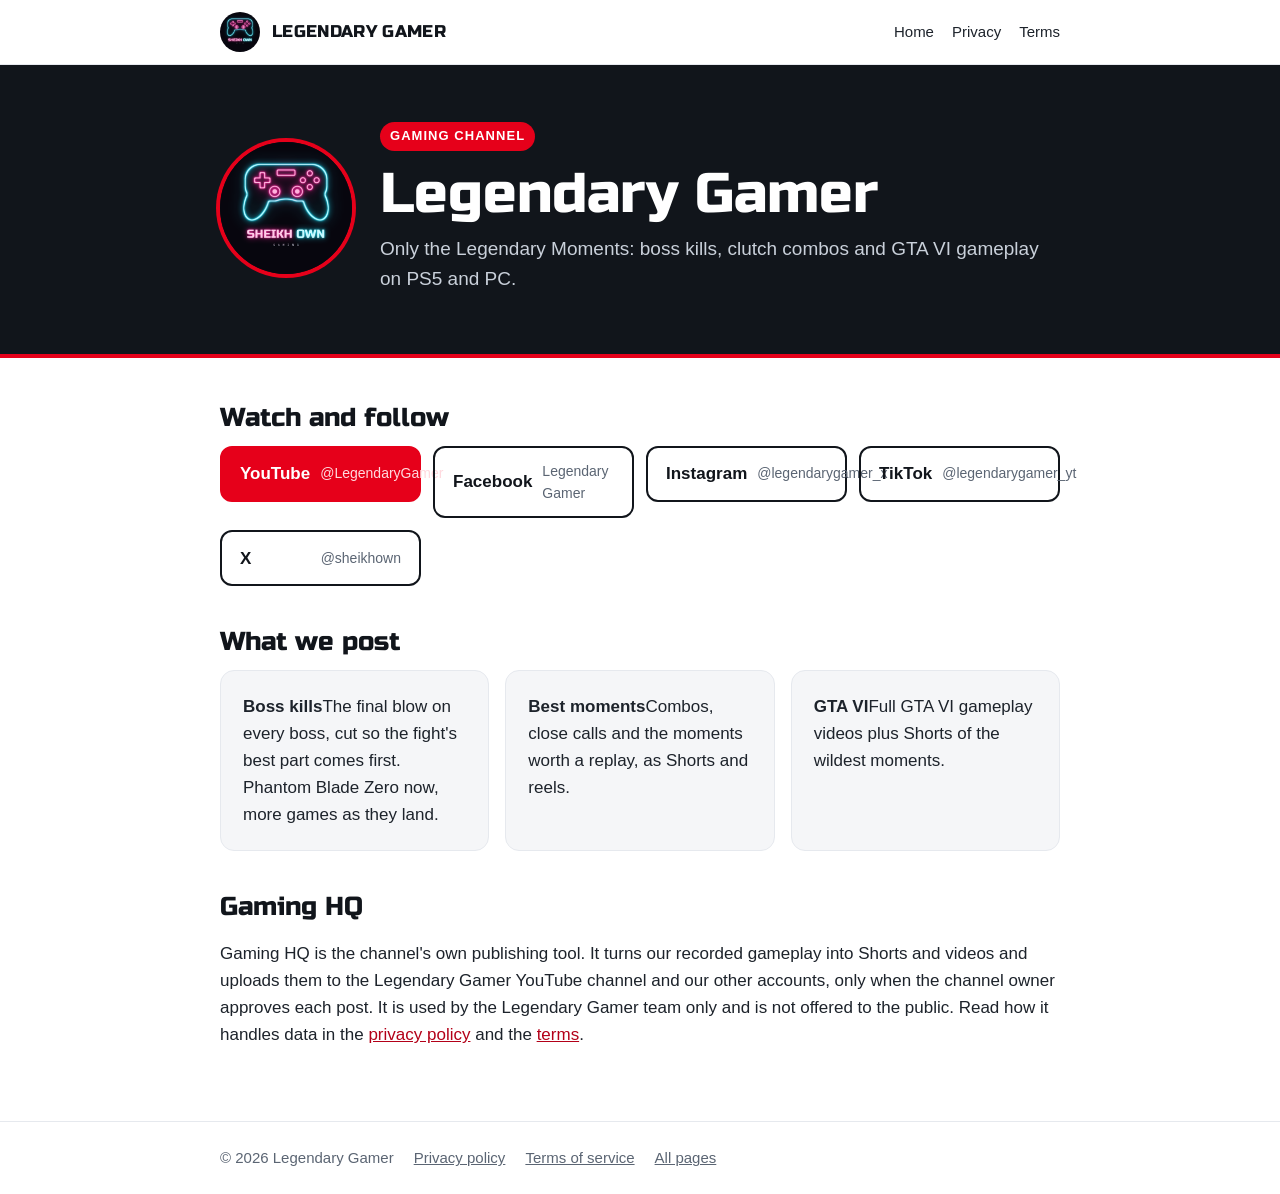
==== legendary-gamer/index.html @ 51c1d7d7 "[Mac] Agent: free pages area with Legendary Gamer home, privacy and terms" ====
<!doctype html>
<html lang="en">
<head>
<meta charset="utf-8">
<meta name="viewport" content="width=device-width,initial-scale=1">
<title>Legendary Gamer: Boss Kills, Combos and GTA VI Gameplay</title>
<meta name="description" content="Legendary Gamer posts boss kills, combos and the best gameplay moments from Phantom Blade Zero, GTA VI and more on YouTube, Facebook, Instagram, TikTok and X.">
<link rel="canonical" href="https://ownurrehman.github.io/legendary-gamer/">
<link rel="icon" href="../assets/legendary-gamer.png">
<link rel="stylesheet" href="../assets/site.css">
<meta property="og:title" content="Legendary Gamer">
<meta property="og:description" content="Only the Legendary Moments: boss kills, combos and GTA VI gameplay.">
<meta property="og:image" content="https://ownurrehman.github.io/assets/legendary-gamer.png">
<meta property="og:type" content="website">
<script type="application/ld+json">{"@context":"https://schema.org","@type":"Organization","name":"Legendary Gamer","url":"https://ownurrehman.github.io/legendary-gamer/","logo":"https://ownurrehman.github.io/assets/legendary-gamer.png","slogan":"Only the Legendary Moments","sameAs":["https://www.youtube.com/@LegendaryGamer","https://www.facebook.com/199383753410797","https://www.instagram.com/legendarygamer_x/","https://www.tiktok.com/@legendarygamer_yt","https://x.com/sheikhown"]}</script>
</head>
<body>
<header class="top"><div class="wrap"><img src="../assets/legendary-gamer.png" alt="" width="40" height="40"><b>LEGENDARY GAMER</b>
<nav aria-label="Main"><a href="./">Home</a><a href="privacy/">Privacy</a><a href="terms/">Terms</a></nav></div></header>

<section class="hero"><div class="wrap">
<img src="../assets/legendary-gamer.png" alt="Legendary Gamer logo" width="132" height="132">
<div><span class="tag">Gaming channel</span><h1>Legendary Gamer</h1><p>Only the Legendary Moments: boss kills, clutch combos and GTA VI gameplay on PS5 and PC.</p></div>
</div></section>

<main><div class="wrap">
<h2>Watch and follow</h2>
<ul class="links">
<li><a class="btn main" href="https://www.youtube.com/@LegendaryGamer" rel="me noopener">YouTube <span>@LegendaryGamer</span></a></li>
<li><a class="btn" href="https://www.facebook.com/199383753410797" rel="me noopener">Facebook <span>Legendary Gamer</span></a></li>
<li><a class="btn" href="https://www.instagram.com/legendarygamer_x/" rel="me noopener">Instagram <span>@legendarygamer_x</span></a></li>
<li><a class="btn" href="https://www.tiktok.com/@legendarygamer_yt" rel="me noopener">TikTok <span>@legendarygamer_yt</span></a></li>
<li><a class="btn" href="https://x.com/sheikhown" rel="me noopener">X <span>@sheikhown</span></a></li>
</ul>

<h2>What we post</h2>
<div class="cards">
<div class="card"><b>Boss kills</b>The final blow on every boss, cut so the fight's best part comes first. Phantom Blade Zero now, more games as they land.</div>
<div class="card"><b>Best moments</b>Combos, close calls and the moments worth a replay, as Shorts and reels.</div>
<div class="card"><b>GTA VI</b>Full GTA VI gameplay videos plus Shorts of the wildest moments.</div>
</div>

<h2>Gaming HQ</h2>
<p>Gaming HQ is the channel's own publishing tool. It turns our recorded gameplay into Shorts and videos and uploads them to the Legendary Gamer YouTube channel and our other accounts, only when the channel owner approves each post. It is used by the Legendary Gamer team only and is not offered to the public. Read how it handles data in the <a href="privacy/">privacy policy</a> and the <a href="terms/">terms</a>.</p>
</div></main>

<footer class="foot"><div class="wrap"><span>© 2026 Legendary Gamer</span><a href="privacy/">Privacy policy</a><a href="terms/">Terms of service</a><a href="../">All pages</a></div></footer>
</body>
</html>
---- assets/site.css ----
@font-face{font-family:"Russo One";src:url("RussoOne-Regular.ttf") format("truetype");font-display:swap}
:root{--red:#E6001A;--red2:#B30018;--ink:#11151B;--text:#1d232b;--dim:#5b6573;--line:#e6e9ee;--soft:#f5f6f8}
*{box-sizing:border-box}
html{-webkit-text-size-adjust:100%}
body{margin:0;font:17px/1.6 -apple-system,BlinkMacSystemFont,"Segoe UI",Roboto,Helvetica,Arial,sans-serif;color:var(--text);background:#fff}
a{color:var(--red2)}
a:focus-visible,.btn:focus-visible{outline:3px solid var(--red);outline-offset:3px}
.wrap{max-width:880px;margin:0 auto;padding:0 20px}
.top{border-bottom:1px solid var(--line)}
.top .wrap{display:flex;align-items:center;gap:12px;min-height:64px}
.top img{width:40px;height:40px;border-radius:50%}
.top b{font-family:"Russo One",sans-serif;font-weight:400;letter-spacing:.02em;color:var(--ink)}
.top nav{margin-left:auto;display:flex;gap:18px;font-size:15px}
.top nav a{color:var(--text);text-decoration:none}
.top nav a:hover{color:var(--red2)}
.hero{background:var(--ink);color:#fff;padding:56px 0 60px;border-bottom:4px solid var(--red)}
.hero .wrap{display:grid;grid-template-columns:auto 1fr;gap:28px;align-items:center}
.hero img{width:132px;height:132px;border-radius:50%;box-shadow:0 0 0 4px var(--red)}
.hero h1{font-family:"Russo One",sans-serif;font-weight:400;font-size:clamp(34px,6vw,56px);line-height:1.05;margin:0 0 10px}
.hero p{margin:0;font-size:19px;color:#c9d0da}
.tag{display:inline-block;background:var(--red);color:#fff;font-weight:700;font-size:13px;letter-spacing:.08em;text-transform:uppercase;padding:4px 10px;border-radius:999px;margin-bottom:14px}
main{padding:44px 0 56px}
h2{font-family:"Russo One",sans-serif;font-weight:400;color:var(--ink);font-size:26px;line-height:1.2;margin:40px 0 12px}
h2:first-child{margin-top:0}
h3{color:var(--ink);font-size:18px;margin:26px 0 6px}
.links{display:grid;grid-template-columns:repeat(auto-fill,minmax(200px,1fr));gap:12px;padding:0;margin:0;list-style:none}
.btn{display:flex;align-items:center;justify-content:space-between;gap:10px;min-height:56px;padding:12px 18px;border:2px solid var(--ink);border-radius:12px;color:var(--ink);font-weight:700;text-decoration:none}
.btn:hover{background:var(--ink);color:#fff}
.btn span{font-weight:400;font-size:14px;color:var(--dim)}
.btn:hover span{color:#c9d0da}
.btn.main{background:var(--red);border-color:var(--red);color:#fff}
.btn.main span{color:#ffd9de}
.btn.main:hover{background:var(--red2);border-color:var(--red2)}
.card{border:1px solid var(--line);border-radius:14px;padding:22px;background:var(--soft)}
.cards{display:grid;grid-template-columns:repeat(auto-fill,minmax(250px,1fr));gap:16px}
.cards a.card{display:block;text-decoration:none;color:var(--text)}
.cards a.card:hover{border-color:var(--red)}
.cards a.card b{display:block;font-family:"Russo One",sans-serif;font-weight:400;color:var(--ink);font-size:20px;margin-bottom:6px}
.legal h1{font-family:"Russo One",sans-serif;font-weight:400;color:var(--ink);font-size:clamp(30px,5vw,42px);line-height:1.1;margin:0 0 6px}
.legal .date{color:var(--dim);margin:0 0 28px}
.legal ul{padding-left:22px}
.foot{border-top:1px solid var(--line);color:var(--dim);font-size:15px;padding:24px 0}
.foot .wrap{display:flex;flex-wrap:wrap;gap:8px 20px}
.foot a{color:var(--dim)}
@media (max-width:600px){
 body{font-size:16px}
 .hero{padding:40px 0 44px}
 .hero .wrap{grid-template-columns:1fr;gap:18px;text-align:center}
 .hero img{width:104px;height:104px;margin:0 auto}
 .top nav{gap:14px;font-size:14px}
 .top b{display:none}
}
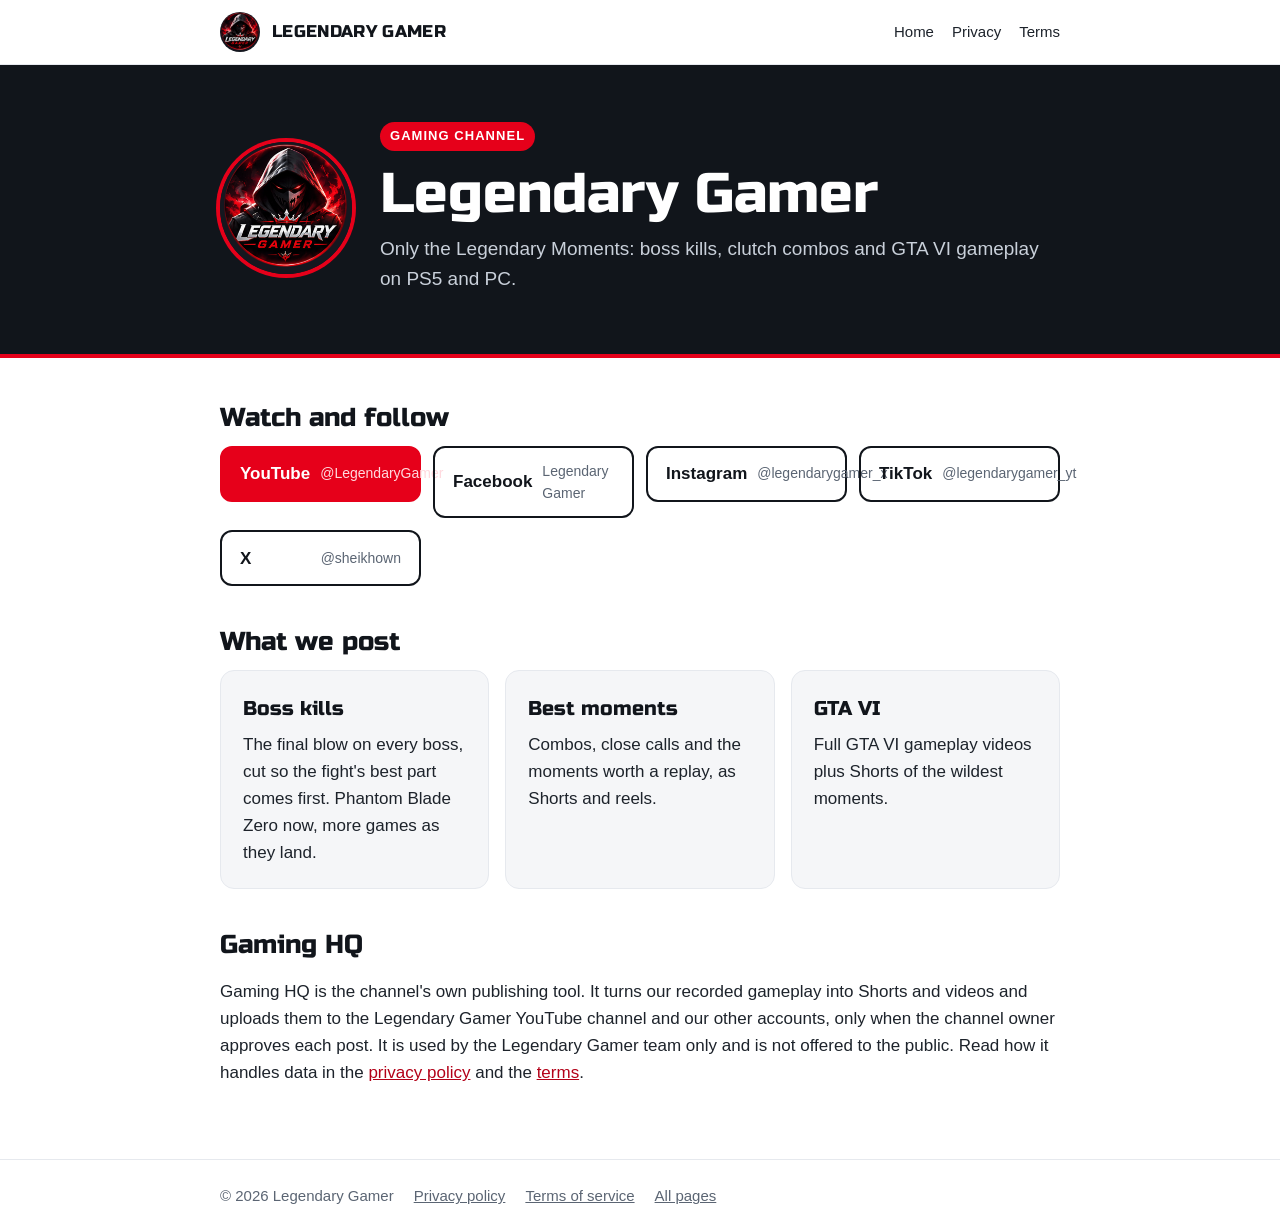
==== commit 43db0414: "[Mac] Agent: new logo file name so browsers load the current logo" ====
--- a/legendary-gamer/index.html
+++ b/legendary-gamer/index.html
@@ -6,20 +6,20 @@
 <title>Legendary Gamer: Boss Kills, Combos and GTA VI Gameplay</title>
 <meta name="description" content="Legendary Gamer posts boss kills, combos and the best gameplay moments from Phantom Blade Zero, GTA VI and more on YouTube, Facebook, Instagram, TikTok and X.">
 <link rel="canonical" href="https://ownurrehman.github.io/legendary-gamer/">
-<link rel="icon" href="../assets/legendary-gamer.png">
+<link rel="icon" href="../assets/legendary-gamer-logo.png">
 <link rel="stylesheet" href="../assets/site.css">
 <meta property="og:title" content="Legendary Gamer">
 <meta property="og:description" content="Only the Legendary Moments: boss kills, combos and GTA VI gameplay.">
-<meta property="og:image" content="https://ownurrehman.github.io/assets/legendary-gamer.png">
+<meta property="og:image" content="https://ownurrehman.github.io/assets/legendary-gamer-logo.png">
 <meta property="og:type" content="website">
-<script type="application/ld+json">{"@context":"https://schema.org","@type":"Organization","name":"Legendary Gamer","url":"https://ownurrehman.github.io/legendary-gamer/","logo":"https://ownurrehman.github.io/assets/legendary-gamer.png","slogan":"Only the Legendary Moments","sameAs":["https://www.youtube.com/@LegendaryGamer","https://www.facebook.com/199383753410797","https://www.instagram.com/legendarygamer_x/","https://www.tiktok.com/@legendarygamer_yt","https://x.com/sheikhown"]}</script>
+<script type="application/ld+json">{"@context":"https://schema.org","@type":"Organization","name":"Legendary Gamer","url":"https://ownurrehman.github.io/legendary-gamer/","logo":"https://ownurrehman.github.io/assets/legendary-gamer-logo.png","slogan":"Only the Legendary Moments","sameAs":["https://www.youtube.com/@LegendaryGamer","https://www.facebook.com/199383753410797","https://www.instagram.com/legendarygamer_x/","https://www.tiktok.com/@legendarygamer_yt","https://x.com/sheikhown"]}</script>
 </head>
 <body>
-<header class="top"><div class="wrap"><img src="../assets/legendary-gamer.png" alt="" width="40" height="40"><b>LEGENDARY GAMER</b>
+<header class="top"><div class="wrap"><img src="../assets/legendary-gamer-logo.png" alt="" width="40" height="40"><b>LEGENDARY GAMER</b>
 <nav aria-label="Main"><a href="./">Home</a><a href="privacy/">Privacy</a><a href="terms/">Terms</a></nav></div></header>
 
 <section class="hero"><div class="wrap">
-<img src="../assets/legendary-gamer.png" alt="Legendary Gamer logo" width="132" height="132">
+<img src="../assets/legendary-gamer-logo.png" alt="Legendary Gamer logo" width="132" height="132">
 <div><span class="tag">Gaming channel</span><h1>Legendary Gamer</h1><p>Only the Legendary Moments: boss kills, clutch combos and GTA VI gameplay on PS5 and PC.</p></div>
 </div></section>
 
--- a/assets/site.css
+++ b/assets/site.css
@@ -35,7 +35,7 @@
 .cards{display:grid;grid-template-columns:repeat(auto-fill,minmax(250px,1fr));gap:16px}
 .cards a.card{display:block;text-decoration:none;color:var(--text)}
 .cards a.card:hover{border-color:var(--red)}
-.cards a.card b{display:block;font-family:"Russo One",sans-serif;font-weight:400;color:var(--ink);font-size:20px;margin-bottom:6px}
+.card b{display:block;font-family:"Russo One",sans-serif;font-weight:400;color:var(--ink);font-size:20px;margin-bottom:6px}
 .legal h1{font-family:"Russo One",sans-serif;font-weight:400;color:var(--ink);font-size:clamp(30px,5vw,42px);line-height:1.1;margin:0 0 6px}
 .legal .date{color:var(--dim);margin:0 0 28px}
 .legal ul{padding-left:22px}
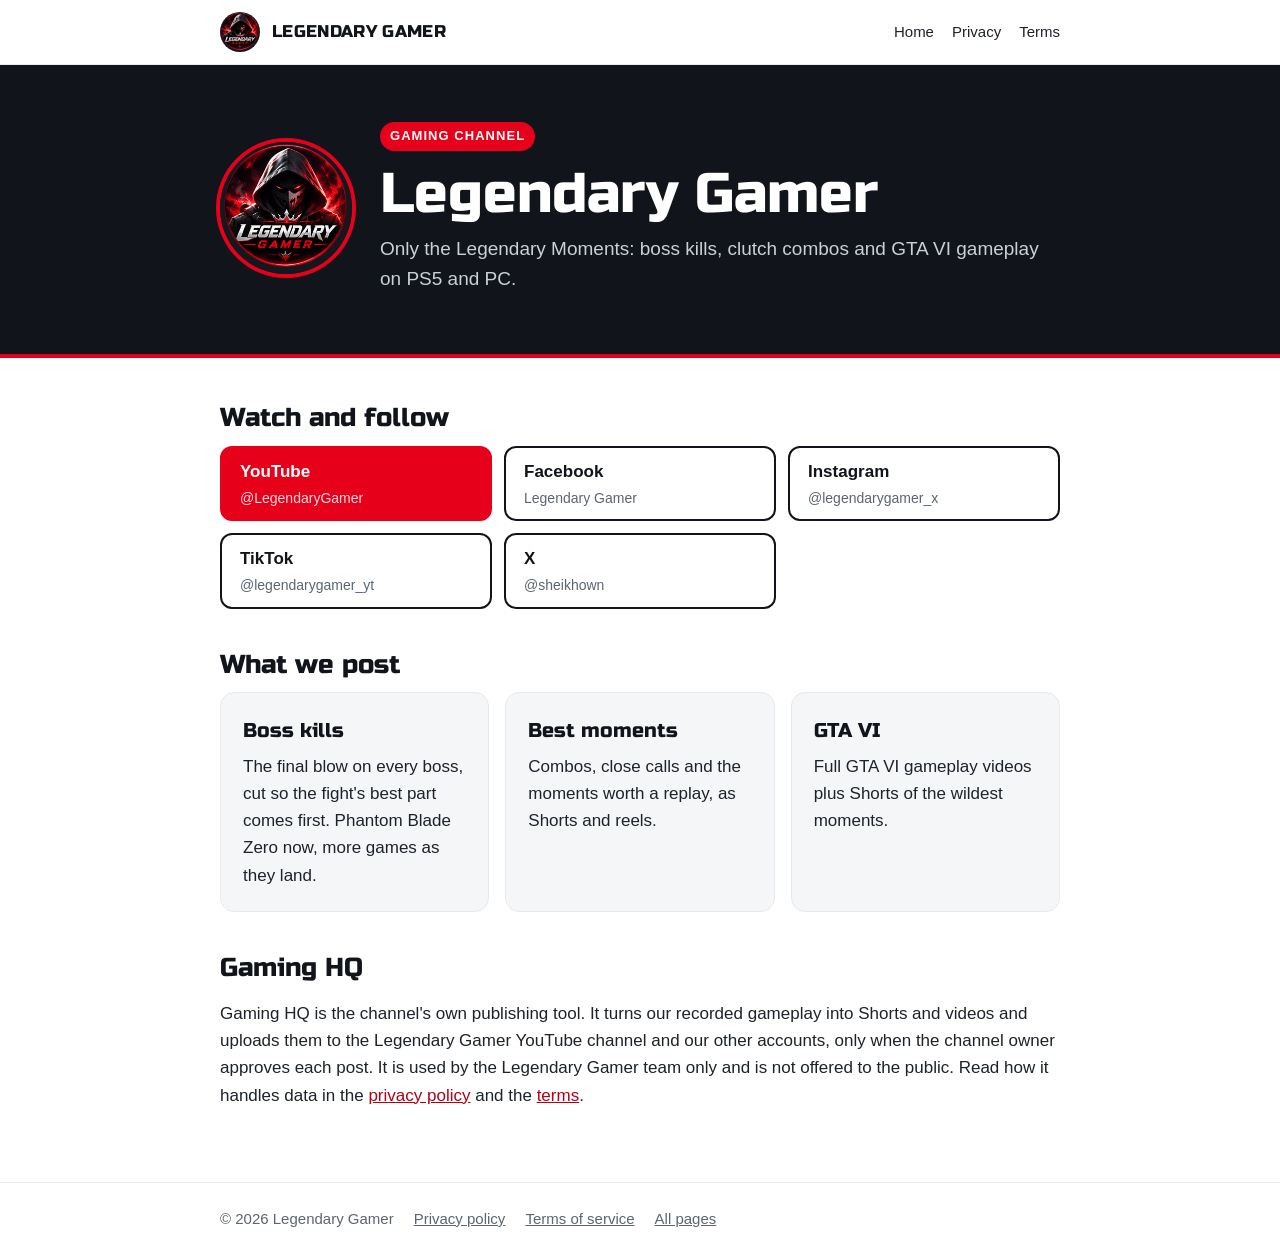
==== commit 39f55ae5: "[Mac] Agent: follow buttons stack name over handle so nothing overflows" ====
--- a/legendary-gamer/index.html
+++ b/legendary-gamer/index.html
@@ -7,7 +7,7 @@
 <meta name="description" content="Legendary Gamer posts boss kills, combos and the best gameplay moments from Phantom Blade Zero, GTA VI and more on YouTube, Facebook, Instagram, TikTok and X.">
 <link rel="canonical" href="https://ownurrehman.github.io/legendary-gamer/">
 <link rel="icon" href="../assets/legendary-gamer-logo.png">
-<link rel="stylesheet" href="../assets/site.css">
+<link rel="stylesheet" href="../assets/site.css?v=2">
 <meta property="og:title" content="Legendary Gamer">
 <meta property="og:description" content="Only the Legendary Moments: boss kills, combos and GTA VI gameplay.">
 <meta property="og:image" content="https://ownurrehman.github.io/assets/legendary-gamer-logo.png">
--- a/assets/site.css
+++ b/assets/site.css
@@ -23,10 +23,10 @@
 h2{font-family:"Russo One",sans-serif;font-weight:400;color:var(--ink);font-size:26px;line-height:1.2;margin:40px 0 12px}
 h2:first-child{margin-top:0}
 h3{color:var(--ink);font-size:18px;margin:26px 0 6px}
-.links{display:grid;grid-template-columns:repeat(auto-fill,minmax(200px,1fr));gap:12px;padding:0;margin:0;list-style:none}
-.btn{display:flex;align-items:center;justify-content:space-between;gap:10px;min-height:56px;padding:12px 18px;border:2px solid var(--ink);border-radius:12px;color:var(--ink);font-weight:700;text-decoration:none}
+.links{display:grid;grid-template-columns:repeat(auto-fill,minmax(240px,1fr));gap:12px;padding:0;margin:0;list-style:none}
+.btn{display:flex;flex-direction:column;align-items:flex-start;justify-content:center;gap:2px;min-height:64px;padding:10px 18px;border:2px solid var(--ink);border-radius:12px;color:var(--ink);font-weight:700;text-decoration:none}
 .btn:hover{background:var(--ink);color:#fff}
-.btn span{font-weight:400;font-size:14px;color:var(--dim)}
+.btn span{font-weight:400;font-size:14px;color:var(--dim);overflow-wrap:anywhere}
 .btn:hover span{color:#c9d0da}
 .btn.main{background:var(--red);border-color:var(--red);color:#fff}
 .btn.main span{color:#ffd9de}
